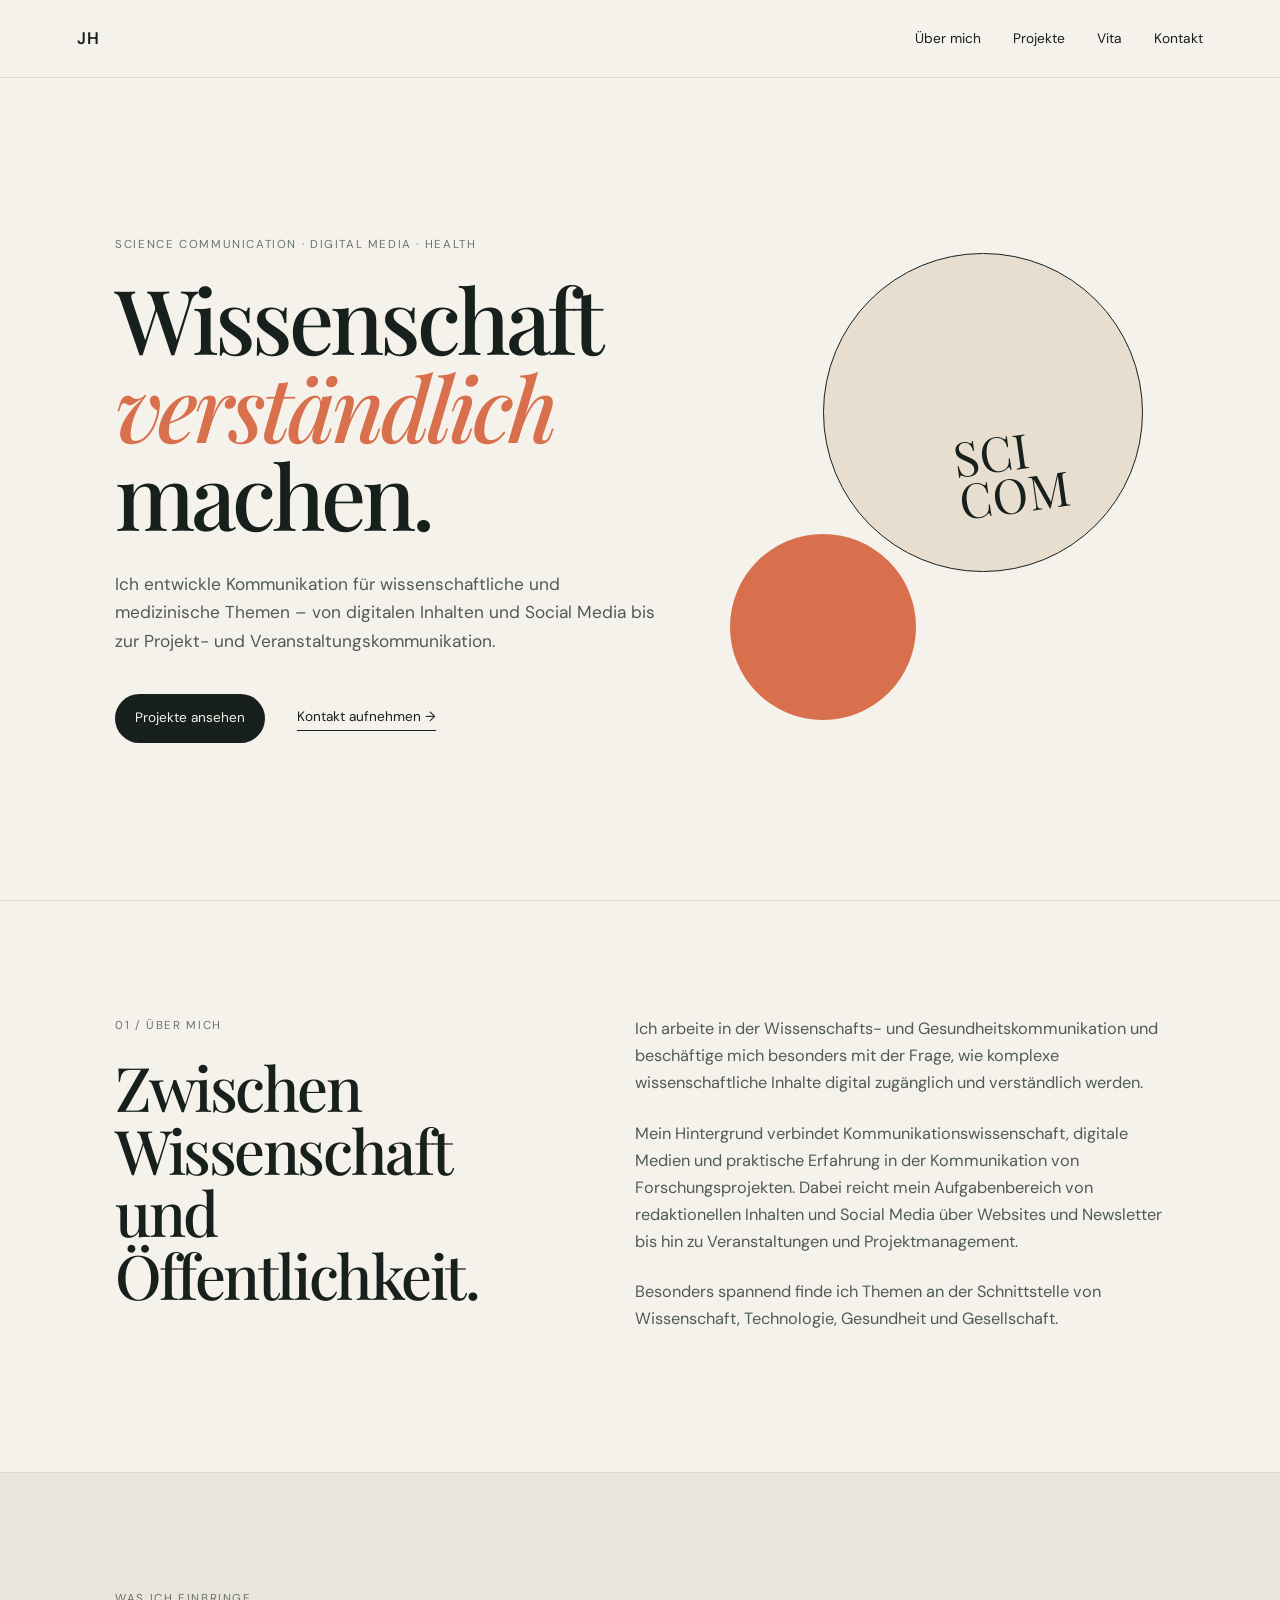
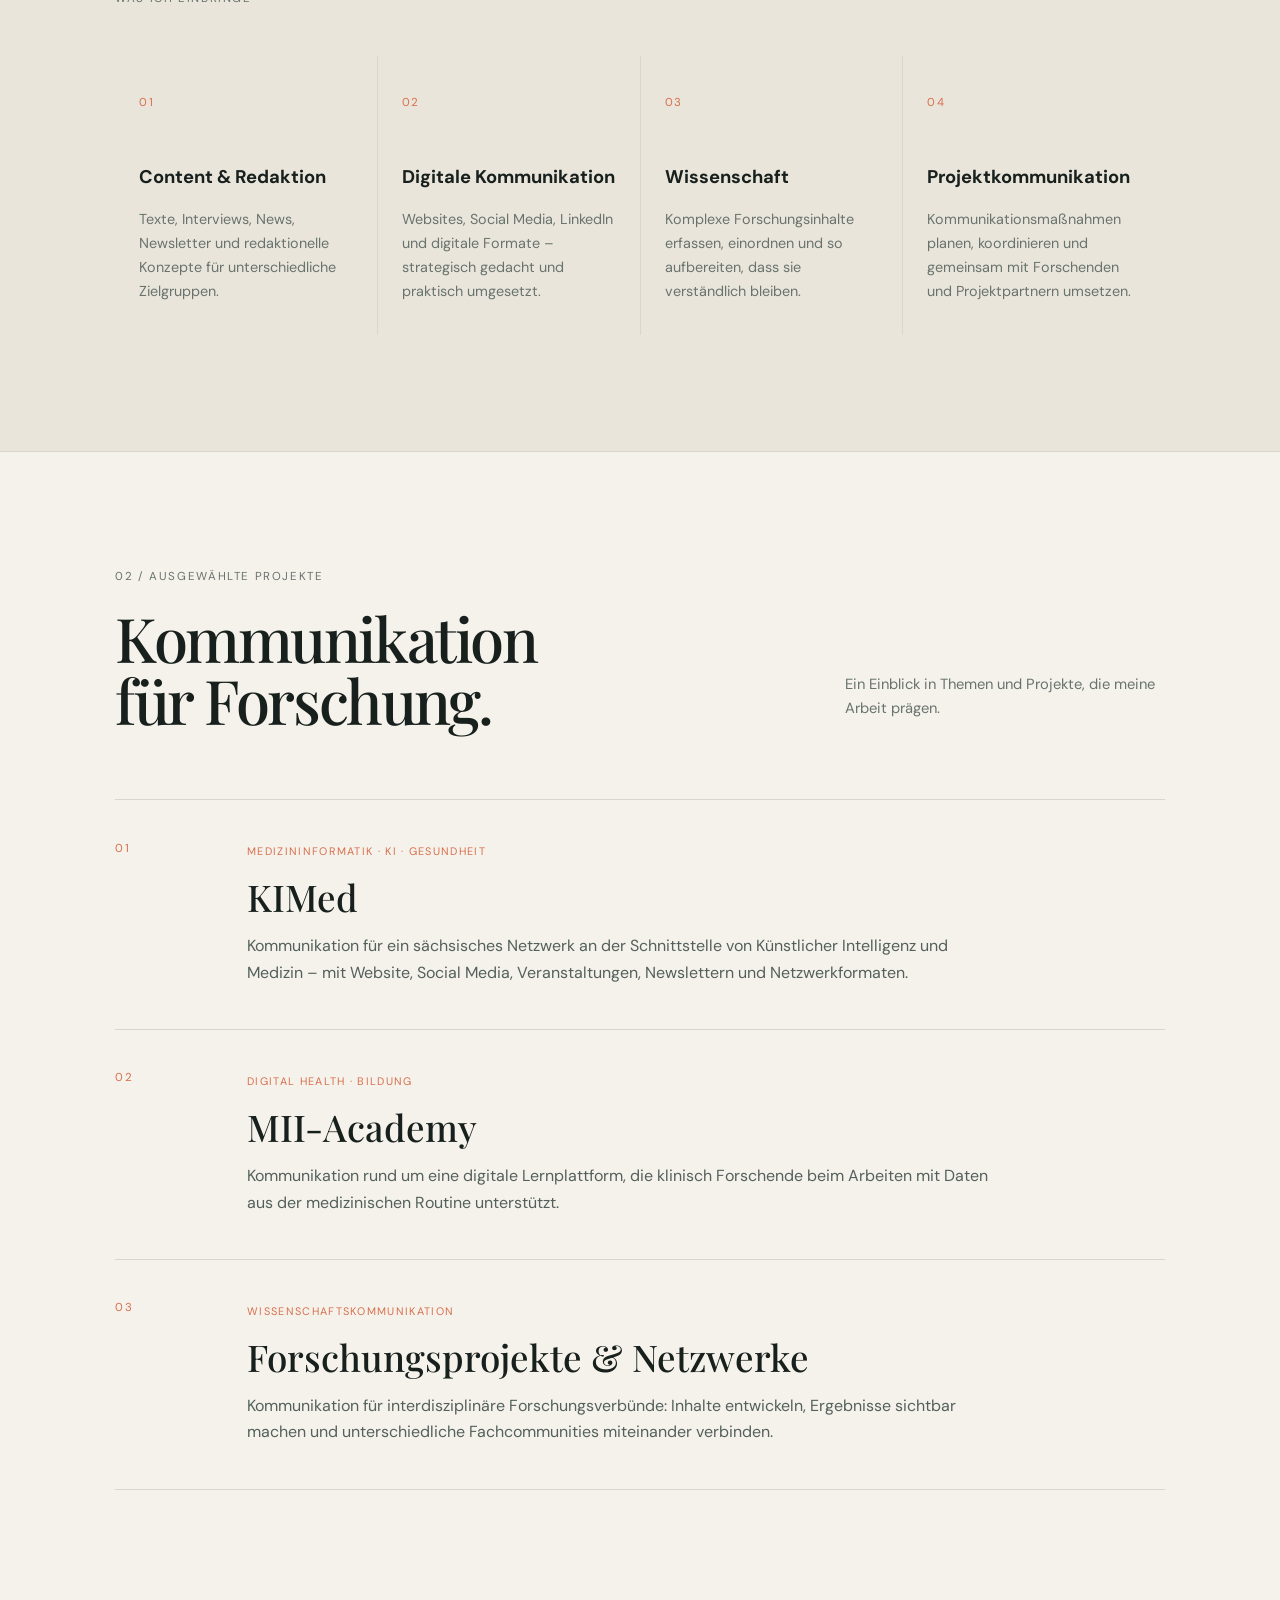
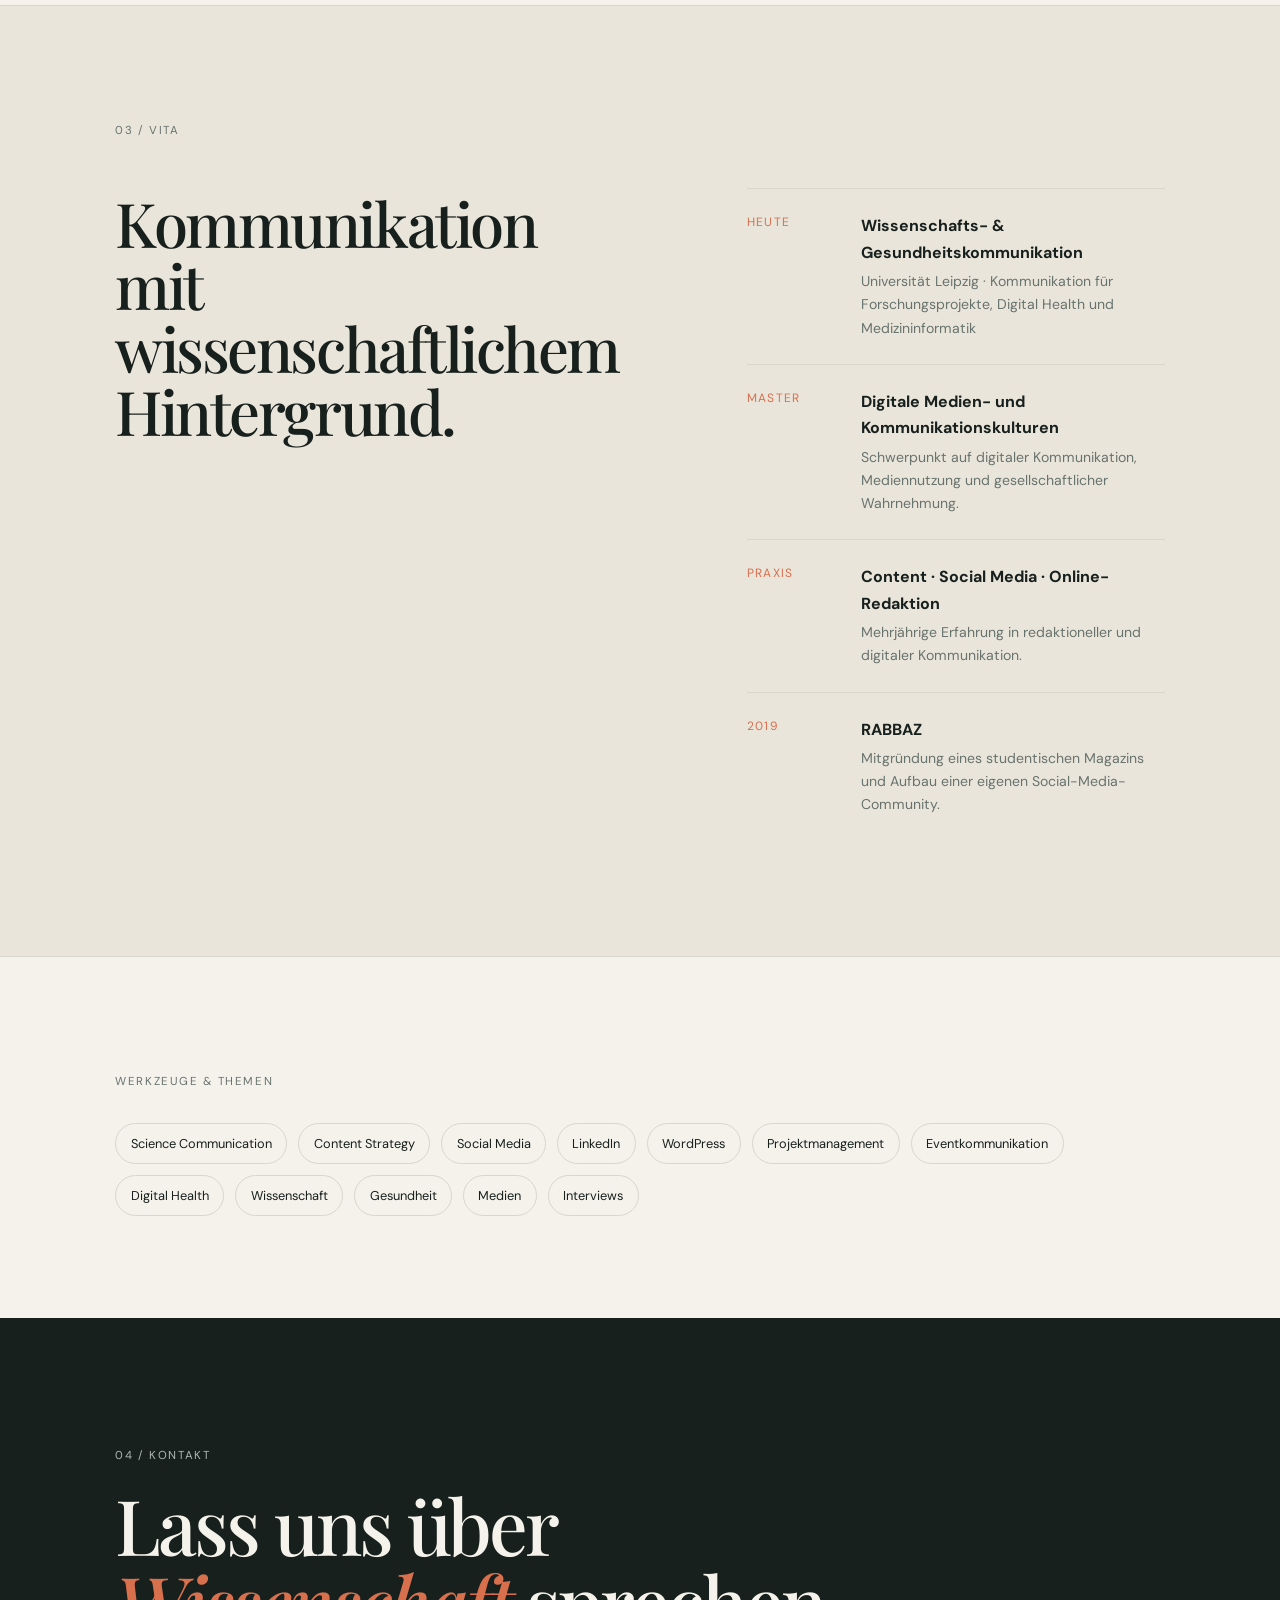
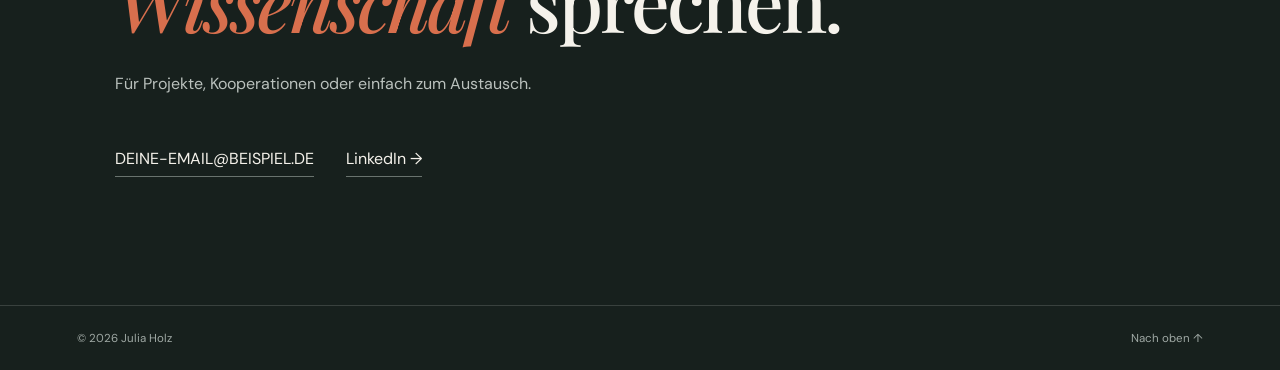
==== index.html @ dbbe4f04 "Add files via upload" ====
<!doctype html>
<html lang="de">
<head>
  <meta charset="utf-8">
  <meta name="viewport" content="width=device-width, initial-scale=1">
  <meta name="description" content="Persönliches Portfolio von Julia Holz – Wissenschaftskommunikation, digitale Medien und Gesundheitskommunikation.">
  <title>Julia Holz — Science Communication & Digital Media</title>
  <link rel="preconnect" href="https://fonts.googleapis.com">
  <link rel="preconnect" href="https://fonts.gstatic.com" crossorigin>
  <link href="https://fonts.googleapis.com/css2?family=DM+Sans:wght@400;500;600&family=Playfair+Display:wght@500;600&display=swap" rel="stylesheet">
  <link rel="stylesheet" href="style.css">
</head>
<body>
<header class="nav">
  <a class="brand" href="#top">JH</a>
  <nav>
    <a href="#about">Über mich</a>
    <a href="#projects">Projekte</a>
    <a href="#vita">Vita</a>
    <a href="#contact">Kontakt</a>
  </nav>
  <button class="menu" aria-label="Menü öffnen">☰</button>
</header>

<main id="top">
  <section class="hero">
    <div class="hero-copy">
      <p class="eyebrow">Science Communication · Digital Media · Health</p>
      <h1>Wissenschaft<br><em>verständlich</em> machen.</h1>
      <p class="intro">Ich entwickle Kommunikation für wissenschaftliche und medizinische Themen – von digitalen Inhalten und Social Media bis zur Projekt- und Veranstaltungskommunikation.</p>
      <div class="actions">
        <a class="button" href="#projects">Projekte ansehen</a>
        <a class="text-link" href="#contact">Kontakt aufnehmen →</a>
      </div>
    </div>
    <div class="hero-art" aria-hidden="true">
      <div class="orb orb-a"></div><div class="orb orb-b"></div>
      <div class="art-label">SCI<br>COM</div>
    </div>
  </section>

  <section id="about" class="section split">
    <div>
      <p class="eyebrow">01 / Über mich</p>
      <h2>Zwischen<br>Wissenschaft<br>und Öffentlichkeit.</h2>
    </div>
    <div class="body-copy">
      <p>Ich arbeite in der Wissenschafts- und Gesundheitskommunikation und beschäftige mich besonders mit der Frage, wie komplexe wissenschaftliche Inhalte digital zugänglich und verständlich werden.</p>
      <p>Mein Hintergrund verbindet Kommunikationswissenschaft, digitale Medien und praktische Erfahrung in der Kommunikation von Forschungsprojekten. Dabei reicht mein Aufgabenbereich von redaktionellen Inhalten und Social Media über Websites und Newsletter bis hin zu Veranstaltungen und Projektmanagement.</p>
      <p>Besonders spannend finde ich Themen an der Schnittstelle von Wissenschaft, Technologie, Gesundheit und Gesellschaft.</p>
    </div>
  </section>

  <section class="section capabilities">
    <p class="eyebrow">Was ich einbringe</p>
    <div class="cap-grid">
      <article><span>01</span><h3>Content & Redaktion</h3><p>Texte, Interviews, News, Newsletter und redaktionelle Konzepte für unterschiedliche Zielgruppen.</p></article>
      <article><span>02</span><h3>Digitale Kommunikation</h3><p>Websites, Social Media, LinkedIn und digitale Formate – strategisch gedacht und praktisch umgesetzt.</p></article>
      <article><span>03</span><h3>Wissenschaft</h3><p>Komplexe Forschungsinhalte erfassen, einordnen und so aufbereiten, dass sie verständlich bleiben.</p></article>
      <article><span>04</span><h3>Projektkommunikation</h3><p>Kommunikationsmaßnahmen planen, koordinieren und gemeinsam mit Forschenden und Projektpartnern umsetzen.</p></article>
    </div>
  </section>

  <section id="projects" class="section projects">
    <div class="section-head">
      <div><p class="eyebrow">02 / Ausgewählte Projekte</p><h2>Kommunikation<br>für Forschung.</h2></div>
      <p class="section-note">Ein Einblick in Themen und Projekte, die meine Arbeit prägen.</p>
    </div>
    <div class="project-list">
      <article class="project">
        <div class="project-number">01</div>
        <div><p class="tag">Medizininformatik · KI · Gesundheit</p><h3>KIMed</h3><p>Kommunikation für ein sächsisches Netzwerk an der Schnittstelle von Künstlicher Intelligenz und Medizin – mit Website, Social Media, Veranstaltungen, Newslettern und Netzwerkformaten.</p></div>
      </article>
      <article class="project">
        <div class="project-number">02</div>
        <div><p class="tag">Digital Health · Bildung</p><h3>MII-Academy</h3><p>Kommunikation rund um eine digitale Lernplattform, die klinisch Forschende beim Arbeiten mit Daten aus der medizinischen Routine unterstützt.</p></div>
      </article>
      <article class="project">
        <div class="project-number">03</div>
        <div><p class="tag">Wissenschaftskommunikation</p><h3>Forschungsprojekte & Netzwerke</h3><p>Kommunikation für interdisziplinäre Forschungsverbünde: Inhalte entwickeln, Ergebnisse sichtbar machen und unterschiedliche Fachcommunities miteinander verbinden.</p></div>
      </article>
    </div>
  </section>

  <section id="vita" class="section vita">
    <p class="eyebrow">03 / Vita</p>
    <div class="vita-grid">
      <div><h2>Kommunikation mit<br>wissenschaftlichem<br>Hintergrund.</h2></div>
      <div class="timeline">
        <div class="timeline-item"><span>Heute</span><div><h3>Wissenschafts- & Gesundheitskommunikation</h3><p>Universität Leipzig · Kommunikation für Forschungsprojekte, Digital Health und Medizininformatik</p></div></div>
        <div class="timeline-item"><span>Master</span><div><h3>Digitale Medien- und Kommunikationskulturen</h3><p>Schwerpunkt auf digitaler Kommunikation, Mediennutzung und gesellschaftlicher Wahrnehmung.</p></div></div>
        <div class="timeline-item"><span>Praxis</span><div><h3>Content · Social Media · Online-Redaktion</h3><p>Mehrjährige Erfahrung in redaktioneller und digitaler Kommunikation.</p></div></div>
        <div class="timeline-item"><span>2019</span><div><h3>RABBAZ</h3><p>Mitgründung eines studentischen Magazins und Aufbau einer eigenen Social-Media-Community.</p></div></div>
      </div>
    </div>
  </section>

  <section class="section skills">
    <p class="eyebrow">Werkzeuge & Themen</p>
    <div class="chips">
      <span>Science Communication</span><span>Content Strategy</span><span>Social Media</span><span>LinkedIn</span>
      <span>WordPress</span><span>Projektmanagement</span><span>Eventkommunikation</span><span>Digital Health</span>
      <span>Wissenschaft</span><span>Gesundheit</span><span>Medien</span><span>Interviews</span>
    </div>
  </section>

  <section id="contact" class="contact">
    <p class="eyebrow">04 / Kontakt</p>
    <h2>Lass uns über<br><em>Wissenschaft</em> sprechen.</h2>
    <p>Für Projekte, Kooperationen oder einfach zum Austausch.</p>
    <div class="contact-links">
      <a href="mailto:DEINE-EMAIL@BEISPIEL.DE">DEINE-EMAIL@BEISPIEL.DE</a>
      <a href="https://www.linkedin.com/" target="_blank" rel="noopener">LinkedIn →</a>
    </div>
  </section>
</main>

<footer><span>© 2026 Julia Holz</span><a href="#top">Nach oben ↑</a></footer>
<script>
const menu = document.querySelector('.menu');
const nav = document.querySelector('nav');
menu.addEventListener('click', () => nav.classList.toggle('open'));
document.querySelectorAll('nav a').forEach(a => a.addEventListener('click', () => nav.classList.remove('open')));
</script>
</body>
</html>
---- style.css ----
:root{
  --ink:#17201d;--muted:#68736e;--paper:#f5f2eb;--accent:#d86f4d;
  --line:#d9d6cd;--serif:"Playfair Display",Georgia,serif;--sans:"DM Sans",Arial,sans-serif;
}
*{box-sizing:border-box}html{scroll-behavior:smooth}body{margin:0;background:var(--paper);color:var(--ink);font-family:var(--sans);line-height:1.65}
a{color:inherit;text-decoration:none}.nav{height:78px;display:flex;align-items:center;justify-content:space-between;padding:0 6vw;border-bottom:1px solid var(--line);position:sticky;top:0;background:rgba(245,242,235,.94);backdrop-filter:blur(10px);z-index:20}
.brand{font-weight:600;letter-spacing:.08em;font-size:1.05rem}.nav nav{display:flex;gap:2rem;font-size:.86rem}.nav nav a:hover{color:var(--accent)}.menu{display:none;background:none;border:0;font-size:1.3rem}
.hero{min-height:calc(100vh - 78px);display:grid;grid-template-columns:1.1fr .9fr;align-items:center;padding:8vw 9vw;gap:5vw;overflow:hidden}
.eyebrow{font-size:.72rem;letter-spacing:.14em;text-transform:uppercase;color:var(--muted);margin:0 0 1.3rem}.hero h1{font-family:var(--serif);font-size:clamp(3.3rem,7vw,7rem);line-height:.98;font-weight:500;letter-spacing:-.045em;margin:0 0 2rem}.hero h1 em,.contact h2 em{color:var(--accent);font-style:italic}
.intro{font-size:1.08rem;max-width:650px;color:#4f5b56}.actions{display:flex;align-items:center;gap:2rem;margin-top:2.4rem}.button{background:var(--ink);color:var(--paper);padding:.85rem 1.25rem;border-radius:100px;font-size:.85rem}.button:hover{background:var(--accent)}.text-link{font-size:.85rem;border-bottom:1px solid var(--ink);padding-bottom:2px}
.hero-art{height:min(550px,70vw);position:relative}.orb{position:absolute;border-radius:50%;border:1px solid var(--ink)}.orb-a{width:72%;aspect-ratio:1;right:5%;top:7%;background:#e7ded0}.orb-b{width:42%;aspect-ratio:1;left:2%;bottom:8%;background:var(--accent);border:0}.art-label{position:absolute;right:22%;top:39%;font-size:3rem;line-height:.9;font-family:var(--serif);transform:rotate(-8deg)}
.section{padding:9vw 9vw;border-top:1px solid var(--line)}.split{display:grid;grid-template-columns:.85fr 1.15fr;gap:10vw}.section h2{font-family:var(--serif);font-weight:500;font-size:clamp(2.5rem,4.8vw,5rem);line-height:1.02;letter-spacing:-.04em;margin:.2rem 0}.body-copy{max-width:650px;font-size:1.02rem;color:#4f5b56}.body-copy p{margin:0 0 1.5rem}
.capabilities{background:#eae5da}.cap-grid{display:grid;grid-template-columns:repeat(4,1fr);gap:1px;background:var(--line);margin-top:3rem}.cap-grid article{background:#eae5da;padding:2rem 1.5rem;min-height:270px}.cap-grid span,.project-number{font-size:.72rem;letter-spacing:.12em;color:var(--accent)}.cap-grid h3{font-size:1.15rem;margin:3rem 0 1rem}.cap-grid p{font-size:.9rem;color:var(--muted);margin:0}
.section-head{display:flex;justify-content:space-between;gap:4rem;align-items:end;margin-bottom:4rem}.section-note{max-width:320px;color:var(--muted);font-size:.92rem}.project{display:grid;grid-template-columns:100px 1fr;gap:2rem;padding:2.4rem 0;border-top:1px solid var(--line)}.project:last-child{border-bottom:1px solid var(--line)}.project h3{font-family:var(--serif);font-size:2.3rem;font-weight:500;margin:.35rem 0}.project p{max-width:750px;color:#53605b;margin:.3rem 0}.tag{font-size:.68rem!important;text-transform:uppercase;letter-spacing:.12em;color:var(--accent)!important}
.vita{background:#eae5da}.vita-grid{display:grid;grid-template-columns:.8fr 1.2fr;gap:10vw;margin-top:3rem}.timeline-item{display:grid;grid-template-columns:90px 1fr;gap:1.5rem;border-top:1px solid var(--line);padding:1.5rem 0}.timeline-item>span{font-size:.75rem;text-transform:uppercase;letter-spacing:.1em;color:var(--accent)}.timeline-item h3{font-size:1rem;margin:0 0 .25rem}.timeline-item p{font-size:.88rem;color:var(--muted);margin:0}
.skills{padding-bottom:8vw}.chips{display:flex;flex-wrap:wrap;gap:.7rem;margin-top:2rem}.chips span{border:1px solid var(--line);border-radius:100px;padding:.55rem .9rem;font-size:.8rem}
.contact{background:var(--ink);color:var(--paper);padding:10vw 9vw}.contact .eyebrow{color:#aeb7b2}.contact h2{font-family:var(--serif);font-size:clamp(3rem,6vw,6.5rem);line-height:1;letter-spacing:-.04em;font-weight:500;margin:.2rem 0 2rem}.contact>p:not(.eyebrow){color:#bac1bd}.contact-links{display:flex;gap:2rem;flex-wrap:wrap;margin-top:3rem}.contact-links a{border-bottom:1px solid #69736e;padding-bottom:.25rem}.contact-links a:hover{color:var(--accent);border-color:var(--accent)}
footer{display:flex;justify-content:space-between;padding:1.4rem 6vw;background:var(--ink);border-top:1px solid #39413e;color:#9fa8a4;font-size:.72rem}
@media(max-width:800px){
 .nav{padding:0 6vw}.nav nav{display:none;position:absolute;top:78px;left:0;right:0;background:var(--paper);padding:1.5rem 6vw;border-bottom:1px solid var(--line);flex-direction:column;gap:1rem}.nav nav.open{display:flex}.menu{display:block}
 .hero{grid-template-columns:1fr;padding:15vw 7vw 12vw;min-height:auto}.hero-art{height:65vw;max-height:430px}.hero h1{font-size:clamp(3.2rem,14vw,5.2rem)}
 .section{padding:18vw 7vw}.split,.vita-grid{grid-template-columns:1fr;gap:3rem}.cap-grid{grid-template-columns:1fr 1fr}.cap-grid article{min-height:220px}.section-head{display:block}.section-note{margin-top:2rem}.project{grid-template-columns:45px 1fr;gap:1rem}.project h3{font-size:1.9rem}.timeline-item{grid-template-columns:65px 1fr}.contact{padding:18vw 7vw}.contact h2{font-size:clamp(3rem,13vw,5rem)}
}
@media(max-width:520px){.cap-grid{grid-template-columns:1fr}.actions{align-items:flex-start;flex-direction:column;gap:1.2rem}.hero-art{height:85vw}.orb-a{width:78%}.orb-b{width:48%}}
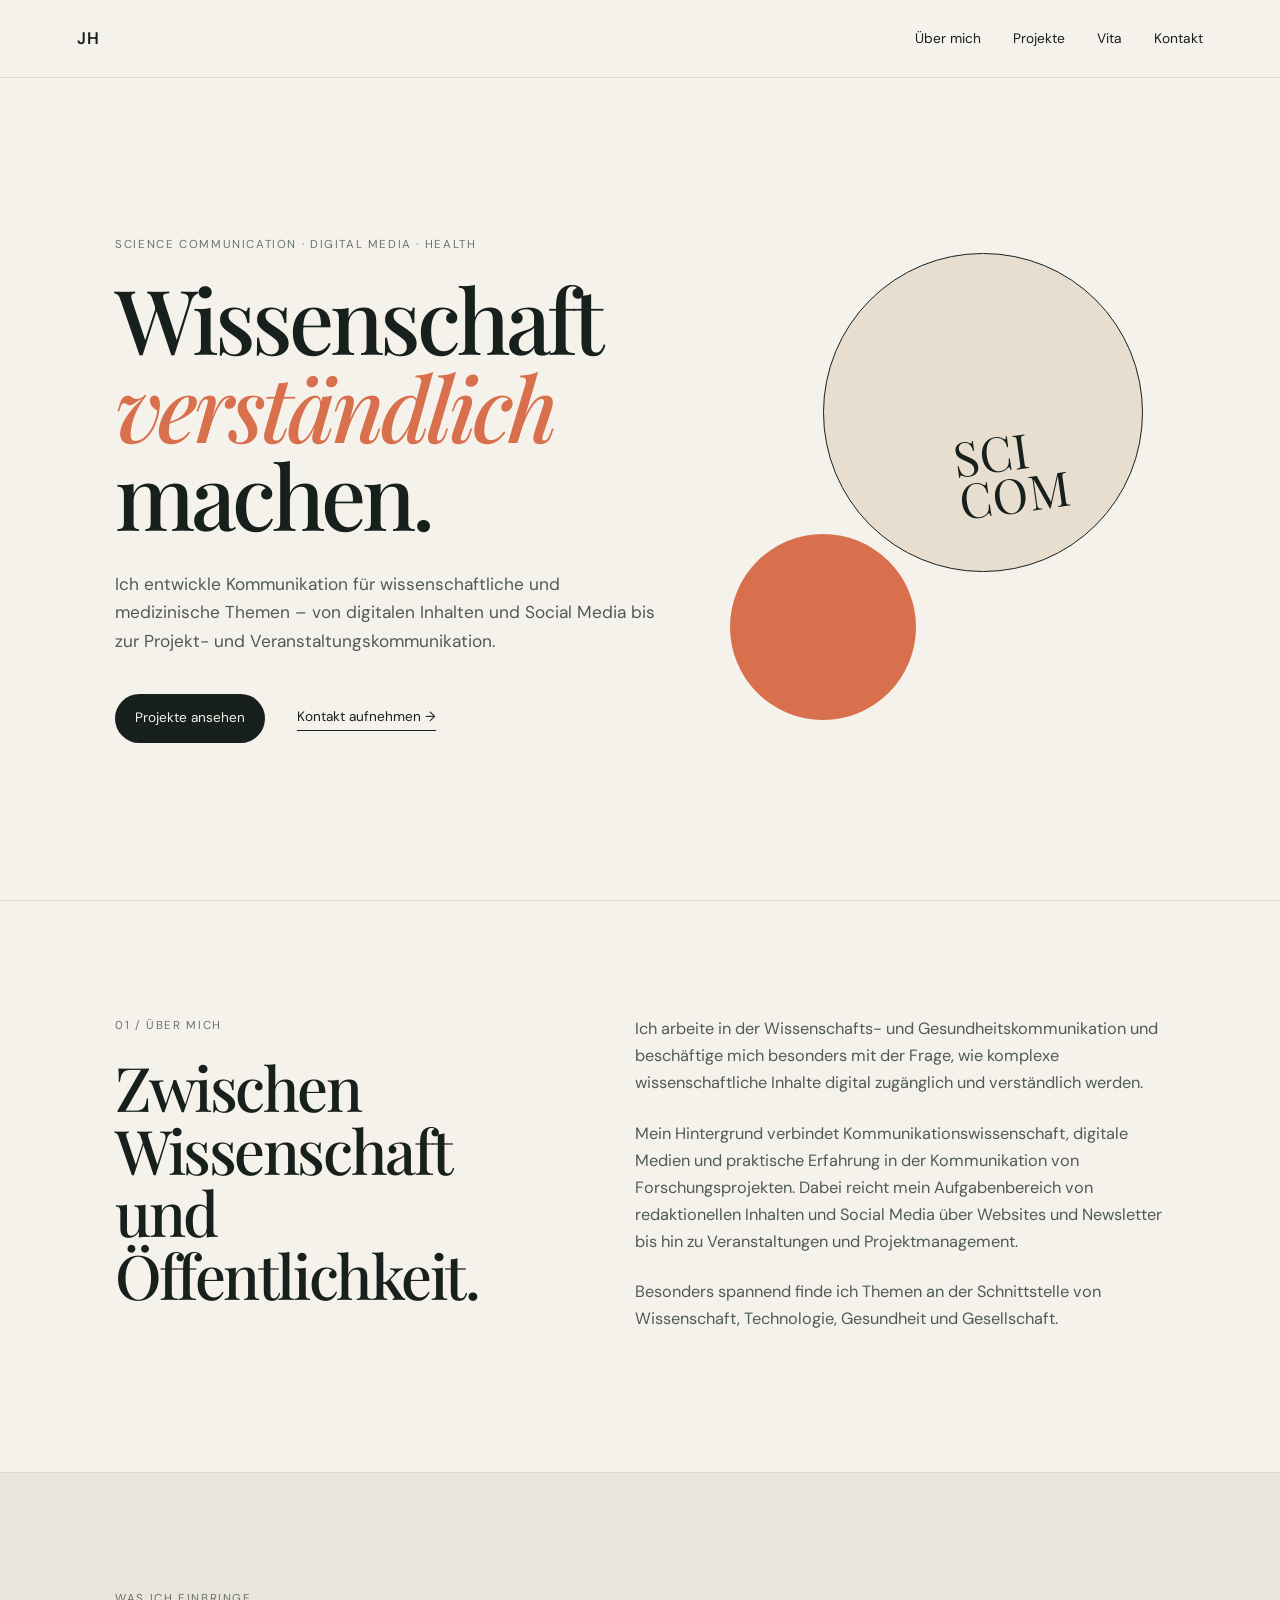
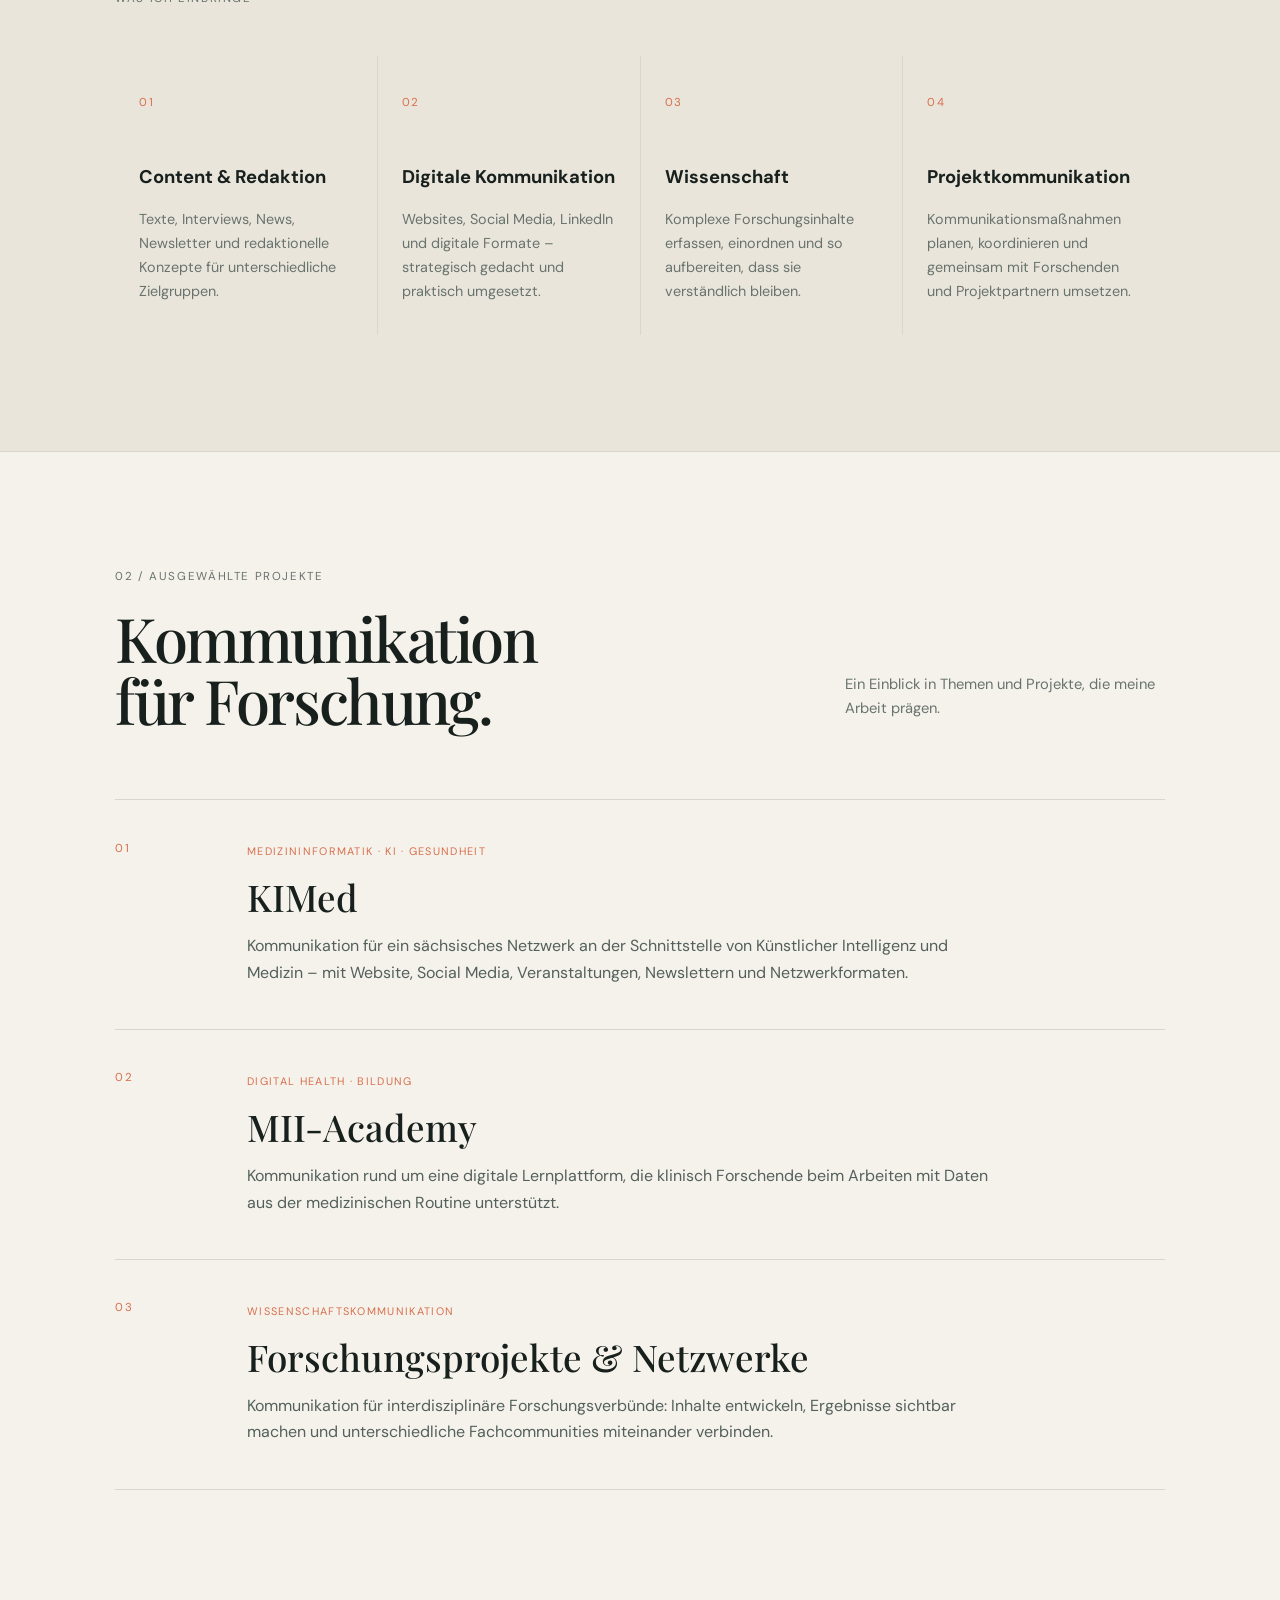
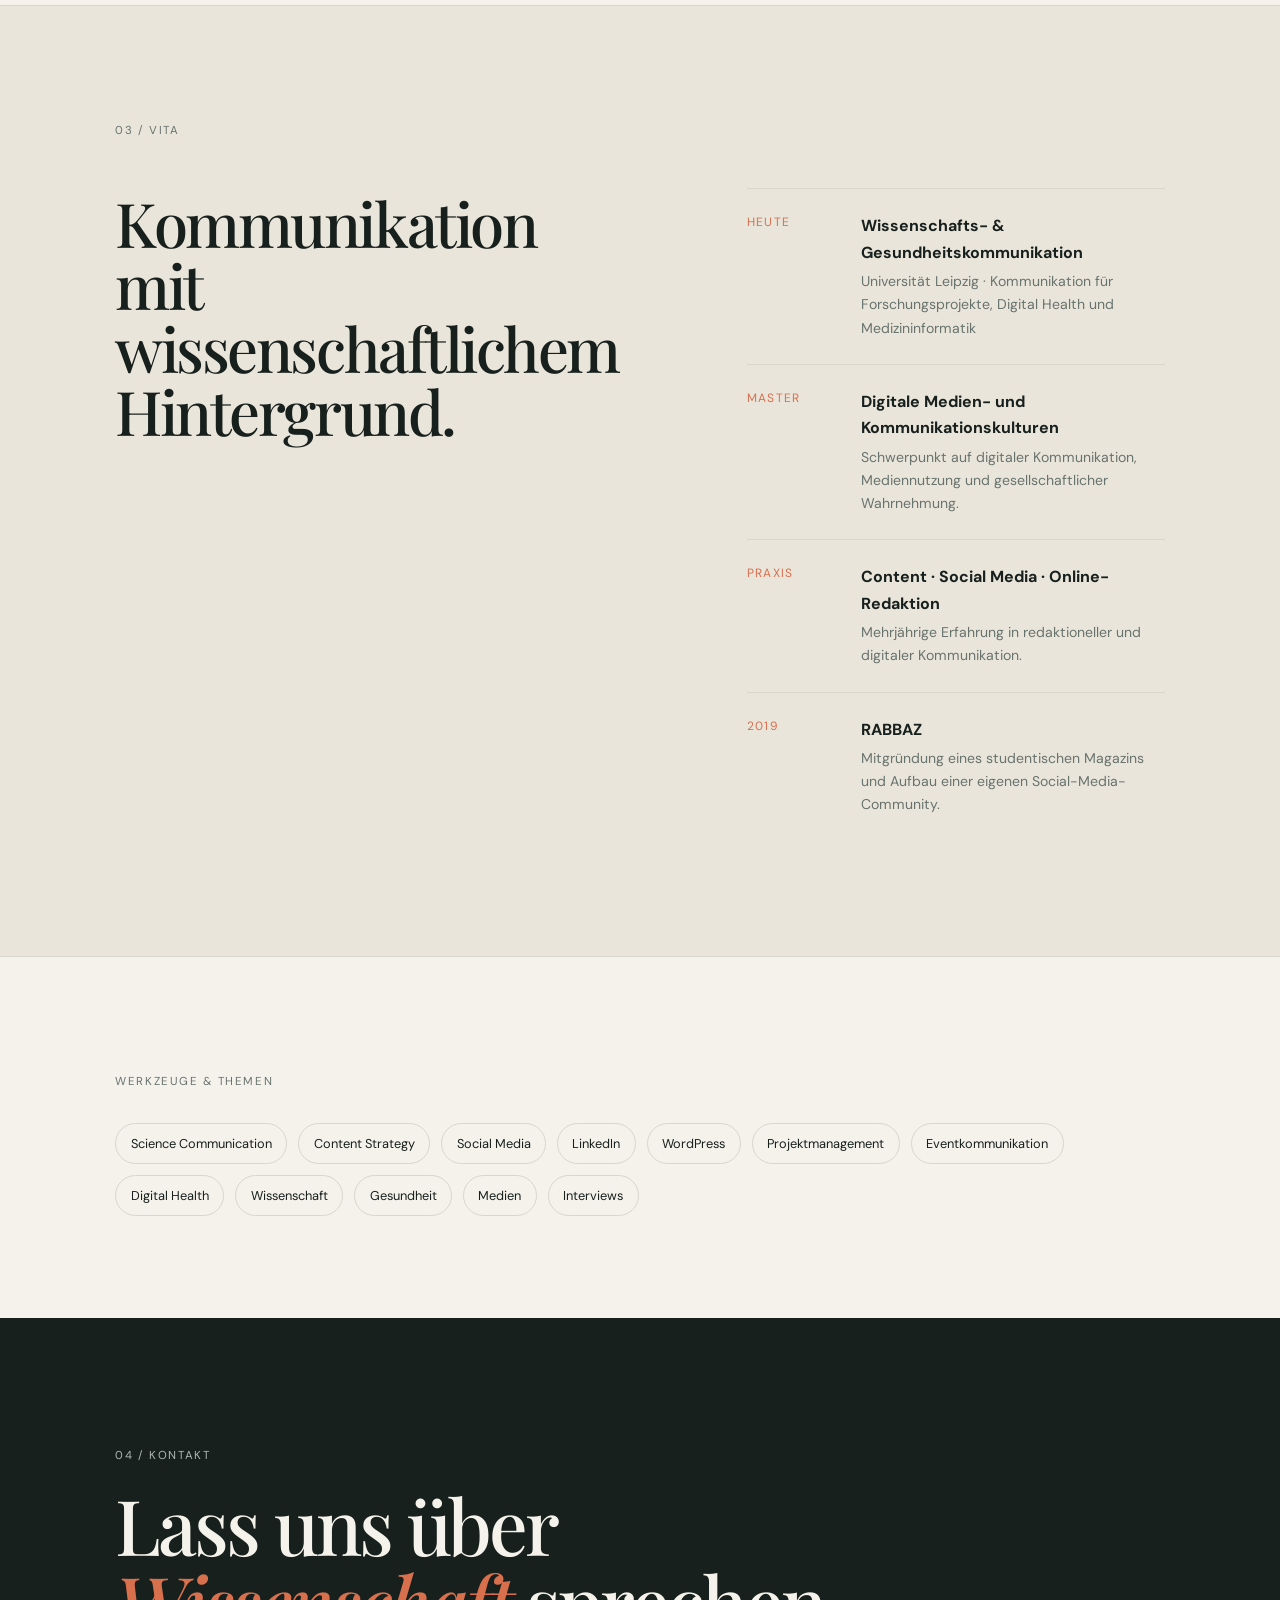
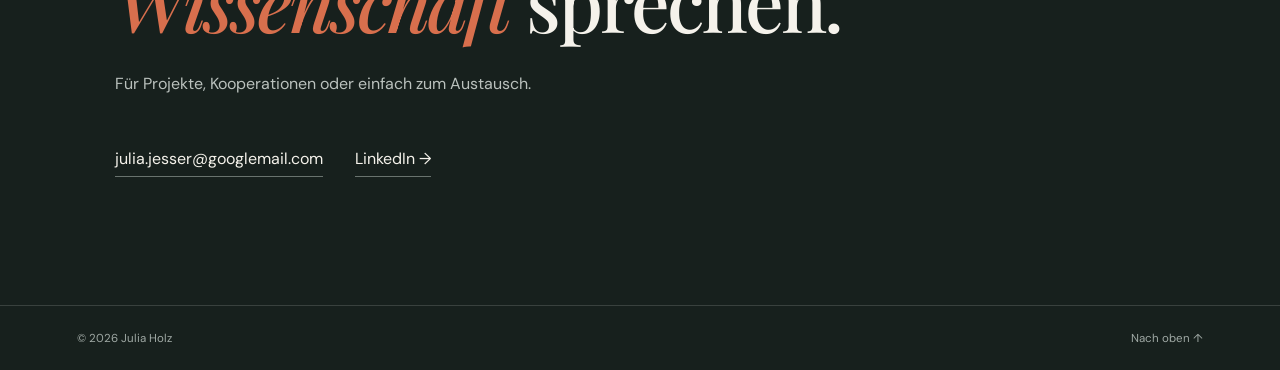
==== commit 49cc3725: "Update contact email in index.html" ====
--- a/index.html
+++ b/index.html
@@ -109,7 +109,7 @@
     <h2>Lass uns über<br><em>Wissenschaft</em> sprechen.</h2>
     <p>Für Projekte, Kooperationen oder einfach zum Austausch.</p>
     <div class="contact-links">
-      <a href="mailto:DEINE-EMAIL@BEISPIEL.DE">DEINE-EMAIL@BEISPIEL.DE</a>
+      <a href="mailto:julia.jesser@googlemail.com">julia.jesser@googlemail.com</a>
       <a href="https://www.linkedin.com/" target="_blank" rel="noopener">LinkedIn →</a>
     </div>
   </section>
